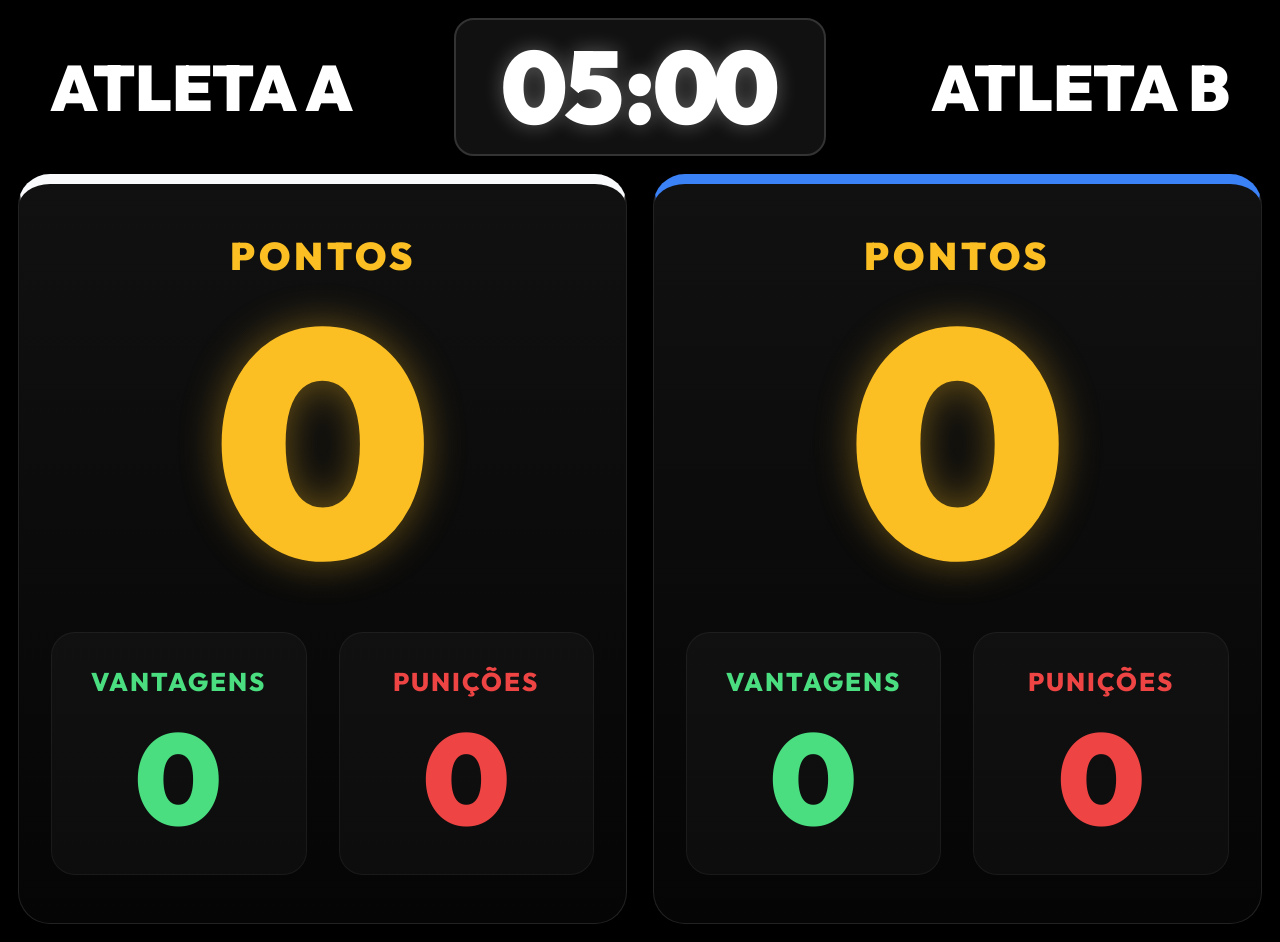
==== display.html @ 86d2e78d "first commit" ====
<!DOCTYPE html>
<html lang="pt-BR">

<head>
  <meta charset="UTF-8">
  <meta name="viewport" content="width=device-width, initial-scale=1.0">
  <title>Placar Jiu-Jitsu - Exibição</title>
  <link rel="preconnect" href="https://fonts.googleapis.com">
  <link rel="preconnect" href="https://fonts.gstatic.com" crossorigin>
  <link href="https://fonts.googleapis.com/css2?family=Outfit:wght@400;600;800;900&display=swap" rel="stylesheet">
  <link rel="stylesheet" href="style.css">
</head>

<body class="display-body">

  <div class="display-header">
    <div class="display-athlete-name" id="display-name-a">Atleta A</div>

    <div class="display-timer-wrapper">
      <div class="display-timer" id="display-timer">05:00</div>
    </div>

    <div class="display-athlete-name" id="display-name-b" style="text-align: right;">Atleta B</div>
  </div>

  <div class="display-main">

    <!-- Atleta A -->
    <div class="display-athlete-card card-white">
      <div class="display-points-wrapper">
        <div class="display-points-title text-yellow">Pontos</div>
        <div class="display-points text-yellow" id="display-pts-a">0</div>
      </div>

      <div class="display-minor-wrapper">
        <div class="display-minor-box">
          <div class="display-minor-title text-green">Vantagens</div>
          <div class="display-minor-score text-green" id="display-adv-a">0</div>
        </div>

        <div class="display-minor-box">
          <div class="display-minor-title text-red">Punições</div>
          <div class="display-minor-score text-red" id="display-pun-a">0</div>
        </div>
      </div>
    </div>

    <!-- Atleta B -->
    <div class="display-athlete-card card-blue">
      <div class="display-points-wrapper">
        <div class="display-points-title text-yellow">Pontos</div>
        <div class="display-points text-yellow" id="display-pts-b">0</div>
      </div>

      <div class="display-minor-wrapper">
        <div class="display-minor-box">
          <div class="display-minor-title text-green">Vantagens</div>
          <div class="display-minor-score text-green" id="display-adv-b">0</div>
        </div>

        <div class="display-minor-box">
          <div class="display-minor-title text-red">Punições</div>
          <div class="display-minor-score text-red" id="display-pun-b">0</div>
        </div>
      </div>
    </div>

  </div>

  <script src="display.js"></script>
</body>

</html>
---- style.css ----
:root {
  --bg-dark: #0f172a;
  --bg-darker: #020617;
  --bg-card: #1e293b;
  --bg-card-hover: #334155;
  --text-main: #f8fafc;
  --text-muted: #94a3b8;
  
  --color-yellow: #fbbf24;
  --color-green: #4ade80;
  --color-red: #ef4444;
  --color-blue: #3b82f6;
  --color-white: #ffffff;
  
  --shadow-sm: 0 1px 2px 0 rgb(0 0 0 / 0.05);
  --shadow-md: 0 4px 6px -1px rgb(0 0 0 / 0.1), 0 2px 4px -2px rgb(0 0 0 / 0.1);
  --shadow-lg: 0 10px 15px -3px rgb(0 0 0 / 0.1), 0 4px 6px -4px rgb(0 0 0 / 0.1);
  --shadow-glow-yellow: 0 0 15px rgba(251, 191, 36, 0.3);
  
  --round-sm: 8px;
  --round-md: 12px;
  --round-lg: 16px;
  --round-full: 9999px;
  
  --transition: all 0.2s cubic-bezier(0.4, 0, 0.2, 1);
}

* {
  box-sizing: border-box;
  margin: 0;
  padding: 0;
  font-family: 'Outfit', sans-serif;
}

body {
  background-color: var(--bg-darker);
  color: var(--text-main);
  min-height: 100vh;
  display: flex;
  flex-direction: column;
}

/* =========================================
   CONTROLE
========================================== */
.controle-body {
  padding: 2rem;
  background: radial-gradient(circle at 50% 0%, #1e293b 0%, #020617 100%);
}

.top-actions {
  display: flex;
  justify-content: space-between;
  align-items: center;
  margin-bottom: 2rem;
}

.top-actions h1 {
  font-size: 2rem;
  font-weight: 800;
  background: linear-gradient(to right, #fbbf24, #f59e0b);
  -webkit-background-clip: text;
  -webkit-text-fill-color: transparent;
}

.btn {
  display: flex;
  align-items: center;
  justify-content: center;
  gap: 0.5rem;
  padding: 0.75rem 1.5rem;
  border-radius: var(--round-md);
  font-size: 1rem;
  font-weight: 600;
  cursor: pointer;
  border: none;
  transition: var(--transition);
  color: var(--text-main);
}

.btn:active {
  transform: scale(0.95);
}

.btn-outline {
  background: transparent;
  border: 2px solid var(--text-muted);
  color: var(--text-main);
}

.btn-outline:hover {
  border-color: var(--text-main);
  background: rgba(255, 255, 255, 0.05);
}

.btn-primary {
  background: var(--color-blue);
  color: white;
  box-shadow: 0 4px 14px rgba(59, 130, 246, 0.4);
}
.btn-primary:hover {
  background: #2563eb;
  box-shadow: 0 6px 20px rgba(59, 130, 246, 0.6);
}

.btn-secondary {
  background: var(--bg-card);
  border: 1px solid var(--bg-card-hover);
}
.btn-secondary:hover {
  background: var(--bg-card-hover);
}

.btn-danger {
  background: var(--color-red);
  color: white;
  box-shadow: 0 4px 14px rgba(239, 68, 68, 0.4);
}
.btn-danger:hover {
  background: #dc2626;
  box-shadow: 0 6px 20px rgba(239, 68, 68, 0.6);
}

.btn-large {
  padding: 1rem 2rem;
  font-size: 1.25rem;
}

.control-panel {
  display: grid;
  grid-template-columns: 1fr 400px 1fr;
  gap: 2rem;
  height: calc(100vh - 120px);
}

.athlete-controls {
  background: var(--bg-card);
  border-radius: var(--round-lg);
  padding: 1.5rem;
  display: flex;
  flex-direction: column;
  gap: 1.5rem;
  border: 1px solid rgba(255, 255, 255, 0.05);
  box-shadow: var(--shadow-xl);
}

.athlete-header {
  display: flex;
  align-items: center;
  gap: 1rem;
}

.athlete-name-input {
  flex: 1;
  background: rgba(0, 0, 0, 0.2);
  border: 1px solid var(--bg-card-hover);
  border-radius: var(--round-sm);
  padding: 0.75rem 1rem;
  color: white;
  font-size: 1.5rem;
  font-weight: 700;
  outline: none;
  transition: var(--transition);
}
.athlete-name-input:focus {
  border-color: var(--color-blue);
}

.color-badge {
  width: 24px;
  height: 24px;
  border-radius: 50%;
  box-shadow: inset 0 2px 4px rgba(0,0,0,0.5);
}
.badge-white { background: #f8fafc; border: 2px solid #cbd5e1; }
.badge-blue { background: #3b82f6; border: 2px solid #2563eb; }

.score-section {
  background: rgba(0,0,0,0.2);
  border-radius: var(--round-md);
  padding: 1.25rem;
  text-align: center;
  display: flex;
  flex-direction: column;
  align-items: center;
}

.score-title {
  font-size: 1.25rem;
  text-transform: uppercase;
  letter-spacing: 2px;
  margin-bottom: 0.5rem;
  font-weight: 800;
}

.text-yellow { color: var(--color-yellow); }
.text-green { color: var(--color-green); }
.text-red { color: var(--color-red); }

.score-display {
  font-size: 5rem;
  font-weight: 900;
  line-height: 1;
  margin-bottom: 1rem;
  text-shadow: var(--shadow-glow-yellow);
}

.score-buttons {
  display: flex;
  gap: 0.5rem;
  flex-wrap: wrap;
  justify-content: center;
}

.btn-pts {
  background: rgba(251, 191, 36, 0.1);
  color: var(--color-yellow);
  border: 1px solid rgba(251, 191, 36, 0.3);
  padding: 0.5rem 1rem;
}
.btn-pts:hover {
  background: rgba(251, 191, 36, 0.2);
  border-color: var(--color-yellow);
}

.btn-sub {
  background: rgba(255, 255, 255, 0.05);
  color: var(--text-muted);
  border: 1px solid rgba(255, 255, 255, 0.1);
}
.btn-sub:hover {
  background: rgba(255, 255, 255, 0.1);
  color: white;
}

.minor-scores {
  display: flex;
  gap: 1rem;
}

.score-section-small {
  flex: 1;
  background: rgba(0,0,0,0.2);
  border-radius: var(--round-md);
  padding: 1rem;
  text-align: center;
}

.score-section-small h3 {
  font-size: 1rem;
  text-transform: uppercase;
  letter-spacing: 1px;
  margin-bottom: 0.5rem;
}

.score-display-small {
  font-size: 3rem;
  font-weight: 800;
  line-height: 1;
  margin-bottom: 0.75rem;
}

.score-buttons-small {
  display: flex;
  gap: 0.5rem;
  justify-content: center;
}

.btn-adv { background: rgba(74, 222, 128, 0.1); color: var(--color-green); border: 1px solid rgba(74, 222, 128, 0.3); }
.btn-adv:hover { background: rgba(74, 222, 128, 0.2); }
.btn-pun { background: rgba(239, 68, 68, 0.1); color: var(--color-red); border: 1px solid rgba(239, 68, 68, 0.3); }
.btn-pun:hover { background: rgba(239, 68, 68, 0.2); }


.timer-controls {
  display: flex;
  flex-direction: column;
  gap: 2rem;
}

.timer-container {
  background: var(--bg-card);
  border-radius: var(--round-lg);
  padding: 2rem;
  display: flex;
  justify-content: center;
  align-items: center;
  border: 1px solid rgba(255, 255, 255, 0.05);
  box-shadow: 0 0 40px rgba(0,0,0,0.5) inset;
}

.timer-display {
  font-size: 6rem;
  font-weight: 900;
  font-variant-numeric: tabular-nums;
  letter-spacing: -2px;
  color: var(--text-main);
  text-shadow: 0 4px 20px rgba(255,255,255,0.2);
}

.timer-actions {
  display: flex;
  flex-direction: column;
  gap: 1rem;
}

.timer-set-buttons {
  display: flex;
  gap: 1rem;
}
.timer-set-buttons .btn {
  flex: 1;
}

.global-actions {
  margin-top: auto;
  display: flex;
  flex-direction: column;
}
.btn-nova-luta {
  padding: 1.5rem;
  font-size: 1.25rem;
  text-transform: uppercase;
  letter-spacing: 2px;
  font-weight: 800;
}

/* =========================================
   PUBLIC DISPLAY
========================================== */
.display-body {
  overflow: hidden;
  background: #000;
  display: grid;
  grid-template-rows: auto 1fr;
  padding: 2vh;
}

.display-header {
  display: grid;
  grid-template-columns: 1fr auto 1fr;
  align-items: center;
  gap: 2rem;
  margin-bottom: 2vh;
}

.display-athlete-name {
  font-size: 5vw;
  font-weight: 900;
  text-transform: uppercase;
  white-space: nowrap;
  overflow: hidden;
  text-overflow: ellipsis;
  padding: 0 2rem;
  color: white;
}

.display-timer-wrapper {
  background: #111;
  padding: 1rem 3rem;
  border-radius: 20px;
  border: 2px solid #333;
}

.display-timer {
  font-size: 8vw;
  font-weight: 900;
  font-variant-numeric: tabular-nums;
  line-height: 1;
  color: #fff;
  text-shadow: 0 0 20px rgba(255,255,255,0.3);
}

.display-main {
  display: grid;
  grid-template-columns: 1fr 1fr;
  gap: 2vw;
  height: 100%;
}

.display-athlete-card {
  background: linear-gradient(180deg, #111, #050505);
  border-radius: 2rem;
  display: flex;
  flex-direction: column;
  padding: 3rem 2rem;
  position: relative;
  border: 1px solid #222;
}

.card-white {
  border-top: 10px solid #f8fafc;
}
.card-blue {
  border-top: 10px solid #3b82f6;
}

.display-points-wrapper {
  flex: 1;
  display: flex;
  flex-direction: column;
  justify-content: center;
  align-items: center;
}

.display-points-title {
  color: var(--color-yellow);
  font-size: 3vw;
  font-weight: 900;
  text-transform: uppercase;
  letter-spacing: 4px;
}

.display-points {
  font-size: 25vw;
  font-weight: 900;
  line-height: 1;
  color: var(--color-yellow);
  text-shadow: 0 0 40px rgba(251, 191, 36, 0.4);
}

.display-minor-wrapper {
  display: grid;
  grid-template-columns: 1fr 1fr;
  gap: 2rem;
  margin-top: 2rem;
}

.display-minor-box {
  background: rgba(255,255,255,0.03);
  border-radius: 1.5rem;
  padding: 2rem 1rem;
  text-align: center;
  border: 1px solid rgba(255,255,255,0.05);
}

.display-minor-title {
  font-size: 2vw;
  font-weight: 800;
  text-transform: uppercase;
  letter-spacing: 2px;
  margin-bottom: 1rem;
}

.display-minor-score {
  font-size: 10vw;
  font-weight: 900;
  line-height: 1;
}

.color-pulse {
  animation: pulse 0.3s ease-out;
}

@keyframes pulse {
  0% { transform: scale(1); }
  50% { transform: scale(1.1); }
  100% { transform: scale(1); }
}

@media (max-width: 1200px) {
  .control-panel {
    grid-template-columns: 1fr;
    height: auto;
  }
}
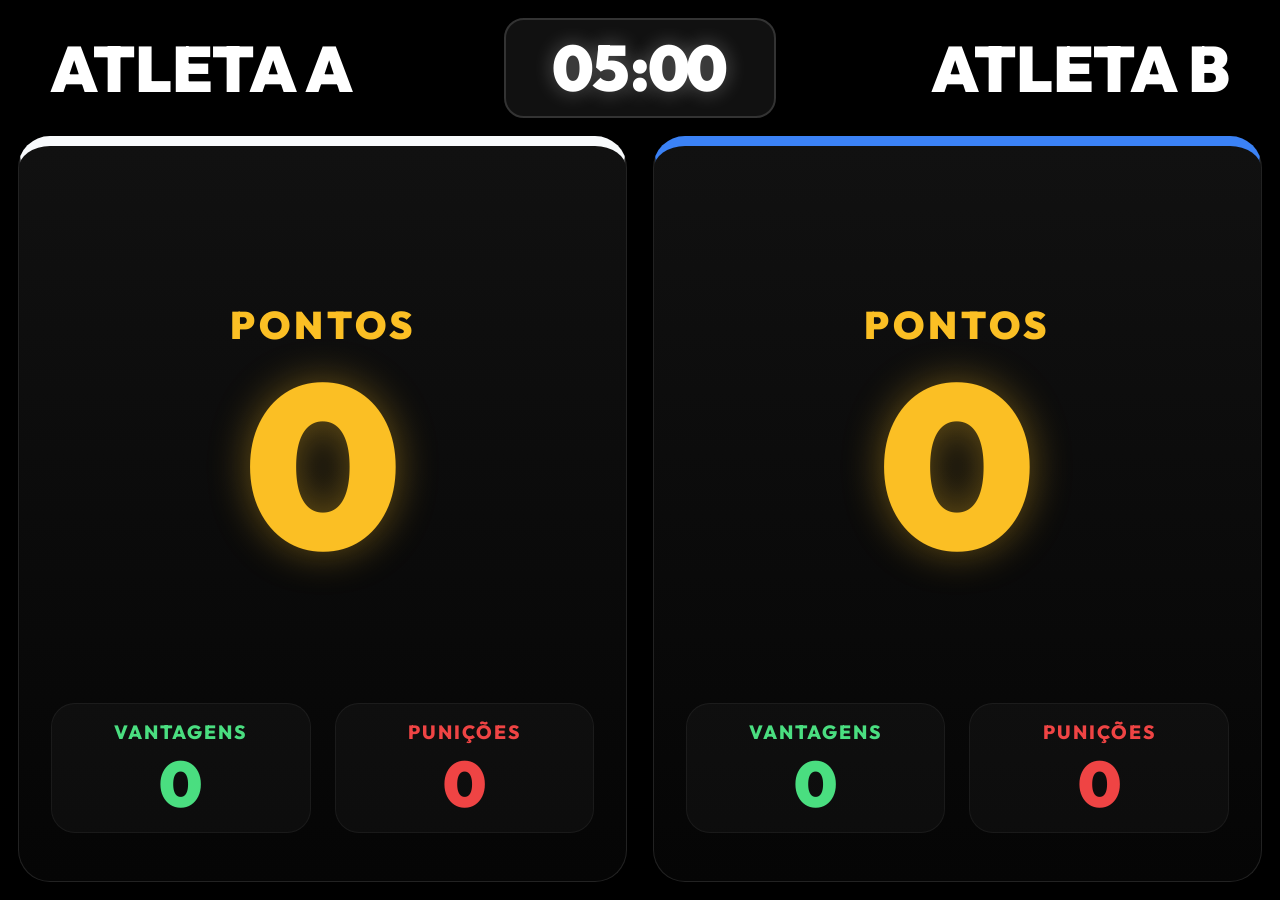
==== commit 5eb74b7d: "feat: Implement local font assets and CSS for Outfit and Material Symbols, replacing external CDN li" ====
--- a/display.html
+++ b/display.html
@@ -5,9 +5,7 @@
   <meta charset="UTF-8">
   <meta name="viewport" content="width=device-width, initial-scale=1.0">
   <title>Placar Jiu-Jitsu - Exibição</title>
-  <link rel="preconnect" href="https://fonts.googleapis.com">
-  <link rel="preconnect" href="https://fonts.gstatic.com" crossorigin>
-  <link href="https://fonts.googleapis.com/css2?family=Outfit:wght@400;600;800;900&display=swap" rel="stylesheet">
+  <link rel="stylesheet" href="fonts.css">
   <link rel="stylesheet" href="style.css">
 </head>
 
--- a/fonts.css
+++ b/fonts.css
@@ -0,0 +1,72 @@
+/* latin-ext */
+@font-face {
+  font-family: 'Outfit';
+  font-style: normal;
+  font-weight: 400;
+  font-display: swap;
+  src: url(assets/fonts/fonts-0.woff2) format('woff2');
+  unicode-range: U+0100-02BA, U+02BD-02C5, U+02C7-02CC, U+02CE-02D7, U+02DD-02FF, U+0304, U+0308, U+0329, U+1D00-1DBF, U+1E00-1E9F, U+1EF2-1EFF, U+2020, U+20A0-20AB, U+20AD-20C0, U+2113, U+2C60-2C7F, U+A720-A7FF;
+}
+/* latin */
+@font-face {
+  font-family: 'Outfit';
+  font-style: normal;
+  font-weight: 400;
+  font-display: swap;
+  src: url(assets/fonts/fonts-1.woff2) format('woff2');
+  unicode-range: U+0000-00FF, U+0131, U+0152-0153, U+02BB-02BC, U+02C6, U+02DA, U+02DC, U+0304, U+0308, U+0329, U+2000-206F, U+20AC, U+2122, U+2191, U+2193, U+2212, U+2215, U+FEFF, U+FFFD;
+}
+/* latin-ext */
+@font-face {
+  font-family: 'Outfit';
+  font-style: normal;
+  font-weight: 600;
+  font-display: swap;
+  src: url(assets/fonts/fonts-2.woff2) format('woff2');
+  unicode-range: U+0100-02BA, U+02BD-02C5, U+02C7-02CC, U+02CE-02D7, U+02DD-02FF, U+0304, U+0308, U+0329, U+1D00-1DBF, U+1E00-1E9F, U+1EF2-1EFF, U+2020, U+20A0-20AB, U+20AD-20C0, U+2113, U+2C60-2C7F, U+A720-A7FF;
+}
+/* latin */
+@font-face {
+  font-family: 'Outfit';
+  font-style: normal;
+  font-weight: 600;
+  font-display: swap;
+  src: url(assets/fonts/fonts-3.woff2) format('woff2');
+  unicode-range: U+0000-00FF, U+0131, U+0152-0153, U+02BB-02BC, U+02C6, U+02DA, U+02DC, U+0304, U+0308, U+0329, U+2000-206F, U+20AC, U+2122, U+2191, U+2193, U+2212, U+2215, U+FEFF, U+FFFD;
+}
+/* latin-ext */
+@font-face {
+  font-family: 'Outfit';
+  font-style: normal;
+  font-weight: 800;
+  font-display: swap;
+  src: url(assets/fonts/fonts-4.woff2) format('woff2');
+  unicode-range: U+0100-02BA, U+02BD-02C5, U+02C7-02CC, U+02CE-02D7, U+02DD-02FF, U+0304, U+0308, U+0329, U+1D00-1DBF, U+1E00-1E9F, U+1EF2-1EFF, U+2020, U+20A0-20AB, U+20AD-20C0, U+2113, U+2C60-2C7F, U+A720-A7FF;
+}
+/* latin */
+@font-face {
+  font-family: 'Outfit';
+  font-style: normal;
+  font-weight: 800;
+  font-display: swap;
+  src: url(assets/fonts/fonts-5.woff2) format('woff2');
+  unicode-range: U+0000-00FF, U+0131, U+0152-0153, U+02BB-02BC, U+02C6, U+02DA, U+02DC, U+0304, U+0308, U+0329, U+2000-206F, U+20AC, U+2122, U+2191, U+2193, U+2212, U+2215, U+FEFF, U+FFFD;
+}
+/* latin-ext */
+@font-face {
+  font-family: 'Outfit';
+  font-style: normal;
+  font-weight: 900;
+  font-display: swap;
+  src: url(assets/fonts/fonts-6.woff2) format('woff2');
+  unicode-range: U+0100-02BA, U+02BD-02C5, U+02C7-02CC, U+02CE-02D7, U+02DD-02FF, U+0304, U+0308, U+0329, U+1D00-1DBF, U+1E00-1E9F, U+1EF2-1EFF, U+2020, U+20A0-20AB, U+20AD-20C0, U+2113, U+2C60-2C7F, U+A720-A7FF;
+}
+/* latin */
+@font-face {
+  font-family: 'Outfit';
+  font-style: normal;
+  font-weight: 900;
+  font-display: swap;
+  src: url(assets/fonts/fonts-7.woff2) format('woff2');
+  unicode-range: U+0000-00FF, U+0131, U+0152-0153, U+02BB-02BC, U+02C6, U+02DA, U+02DC, U+0304, U+0308, U+0329, U+2000-206F, U+20AC, U+2122, U+2191, U+2193, U+2212, U+2215, U+FEFF, U+FFFD;
+}
--- a/style.css
+++ b/style.css
@@ -5,23 +5,23 @@
   --bg-card-hover: #334155;
   --text-main: #f8fafc;
   --text-muted: #94a3b8;
-  
+
   --color-yellow: #fbbf24;
   --color-green: #4ade80;
   --color-red: #ef4444;
   --color-blue: #3b82f6;
   --color-white: #ffffff;
-  
+
   --shadow-sm: 0 1px 2px 0 rgb(0 0 0 / 0.05);
   --shadow-md: 0 4px 6px -1px rgb(0 0 0 / 0.1), 0 2px 4px -2px rgb(0 0 0 / 0.1);
   --shadow-lg: 0 10px 15px -3px rgb(0 0 0 / 0.1), 0 4px 6px -4px rgb(0 0 0 / 0.1);
   --shadow-glow-yellow: 0 0 15px rgba(251, 191, 36, 0.3);
-  
+
   --round-sm: 8px;
   --round-md: 12px;
   --round-lg: 16px;
   --round-full: 9999px;
-  
+
   --transition: all 0.2s cubic-bezier(0.4, 0, 0.2, 1);
 }
 
@@ -98,6 +98,7 @@
   color: white;
   box-shadow: 0 4px 14px rgba(59, 130, 246, 0.4);
 }
+
 .btn-primary:hover {
   background: #2563eb;
   box-shadow: 0 6px 20px rgba(59, 130, 246, 0.6);
@@ -107,6 +108,7 @@
   background: var(--bg-card);
   border: 1px solid var(--bg-card-hover);
 }
+
 .btn-secondary:hover {
   background: var(--bg-card-hover);
 }
@@ -116,6 +118,7 @@
   color: white;
   box-shadow: 0 4px 14px rgba(239, 68, 68, 0.4);
 }
+
 .btn-danger:hover {
   background: #dc2626;
   box-shadow: 0 6px 20px rgba(239, 68, 68, 0.6);
@@ -162,6 +165,7 @@
   outline: none;
   transition: var(--transition);
 }
+
 .athlete-name-input:focus {
   border-color: var(--color-blue);
 }
@@ -170,13 +174,21 @@
   width: 24px;
   height: 24px;
   border-radius: 50%;
-  box-shadow: inset 0 2px 4px rgba(0,0,0,0.5);
-}
-.badge-white { background: #f8fafc; border: 2px solid #cbd5e1; }
-.badge-blue { background: #3b82f6; border: 2px solid #2563eb; }
+  box-shadow: inset 0 2px 4px rgba(0, 0, 0, 0.5);
+}
+
+.badge-white {
+  background: #f8fafc;
+  border: 2px solid #cbd5e1;
+}
+
+.badge-blue {
+  background: #3b82f6;
+  border: 2px solid #2563eb;
+}
 
 .score-section {
-  background: rgba(0,0,0,0.2);
+  background: rgba(0, 0, 0, 0.2);
   border-radius: var(--round-md);
   padding: 1.25rem;
   text-align: center;
@@ -193,9 +205,17 @@
   font-weight: 800;
 }
 
-.text-yellow { color: var(--color-yellow); }
-.text-green { color: var(--color-green); }
-.text-red { color: var(--color-red); }
+.text-yellow {
+  color: var(--color-yellow);
+}
+
+.text-green {
+  color: var(--color-green);
+}
+
+.text-red {
+  color: var(--color-red);
+}
 
 .score-display {
   font-size: 5rem;
@@ -218,6 +238,7 @@
   border: 1px solid rgba(251, 191, 36, 0.3);
   padding: 0.5rem 1rem;
 }
+
 .btn-pts:hover {
   background: rgba(251, 191, 36, 0.2);
   border-color: var(--color-yellow);
@@ -228,6 +249,7 @@
   color: var(--text-muted);
   border: 1px solid rgba(255, 255, 255, 0.1);
 }
+
 .btn-sub:hover {
   background: rgba(255, 255, 255, 0.1);
   color: white;
@@ -240,7 +262,7 @@
 
 .score-section-small {
   flex: 1;
-  background: rgba(0,0,0,0.2);
+  background: rgba(0, 0, 0, 0.2);
   border-radius: var(--round-md);
   padding: 1rem;
   text-align: center;
@@ -266,10 +288,25 @@
   justify-content: center;
 }
 
-.btn-adv { background: rgba(74, 222, 128, 0.1); color: var(--color-green); border: 1px solid rgba(74, 222, 128, 0.3); }
-.btn-adv:hover { background: rgba(74, 222, 128, 0.2); }
-.btn-pun { background: rgba(239, 68, 68, 0.1); color: var(--color-red); border: 1px solid rgba(239, 68, 68, 0.3); }
-.btn-pun:hover { background: rgba(239, 68, 68, 0.2); }
+.btn-adv {
+  background: rgba(74, 222, 128, 0.1);
+  color: var(--color-green);
+  border: 1px solid rgba(74, 222, 128, 0.3);
+}
+
+.btn-adv:hover {
+  background: rgba(74, 222, 128, 0.2);
+}
+
+.btn-pun {
+  background: rgba(239, 68, 68, 0.1);
+  color: var(--color-red);
+  border: 1px solid rgba(239, 68, 68, 0.3);
+}
+
+.btn-pun:hover {
+  background: rgba(239, 68, 68, 0.2);
+}
 
 
 .timer-controls {
@@ -286,7 +323,7 @@
   justify-content: center;
   align-items: center;
   border: 1px solid rgba(255, 255, 255, 0.05);
-  box-shadow: 0 0 40px rgba(0,0,0,0.5) inset;
+  box-shadow: 0 0 40px rgba(0, 0, 0, 0.5) inset;
 }
 
 .timer-display {
@@ -295,7 +332,7 @@
   font-variant-numeric: tabular-nums;
   letter-spacing: -2px;
   color: var(--text-main);
-  text-shadow: 0 4px 20px rgba(255,255,255,0.2);
+  text-shadow: 0 4px 20px rgba(255, 255, 255, 0.2);
 }
 
 .timer-actions {
@@ -308,6 +345,7 @@
   display: flex;
   gap: 1rem;
 }
+
 .timer-set-buttons .btn {
   flex: 1;
 }
@@ -317,6 +355,7 @@
   display: flex;
   flex-direction: column;
 }
+
 .btn-nova-luta {
   padding: 1.5rem;
   font-size: 1.25rem;
@@ -334,6 +373,7 @@
   display: grid;
   grid-template-rows: auto 1fr;
   padding: 2vh;
+  height: 100vh;
 }
 
 .display-header {
@@ -363,12 +403,12 @@
 }
 
 .display-timer {
-  font-size: 8vw;
+  font-size: 5vw;
   font-weight: 900;
   font-variant-numeric: tabular-nums;
   line-height: 1;
   color: #fff;
-  text-shadow: 0 0 20px rgba(255,255,255,0.3);
+  text-shadow: 0 0 20px rgba(255, 255, 255, 0.3);
 }
 
 .display-main {
@@ -391,6 +431,7 @@
 .card-white {
   border-top: 10px solid #f8fafc;
 }
+
 .card-blue {
   border-top: 10px solid #3b82f6;
 }
@@ -412,7 +453,7 @@
 }
 
 .display-points {
-  font-size: 25vw;
+  font-size: 18vw;
   font-weight: 900;
   line-height: 1;
   color: var(--color-yellow);
@@ -422,28 +463,28 @@
 .display-minor-wrapper {
   display: grid;
   grid-template-columns: 1fr 1fr;
-  gap: 2rem;
-  margin-top: 2rem;
+  gap: 1.5rem;
+  margin-top: 1rem;
 }
 
 .display-minor-box {
-  background: rgba(255,255,255,0.03);
+  background: rgba(255, 255, 255, 0.03);
   border-radius: 1.5rem;
-  padding: 2rem 1rem;
+  padding: 1rem;
   text-align: center;
-  border: 1px solid rgba(255,255,255,0.05);
+  border: 1px solid rgba(255, 255, 255, 0.05);
 }
 
 .display-minor-title {
-  font-size: 2vw;
+  font-size: 1.5vw;
   font-weight: 800;
   text-transform: uppercase;
   letter-spacing: 2px;
-  margin-bottom: 1rem;
+  margin-bottom: 0.5rem;
 }
 
 .display-minor-score {
-  font-size: 10vw;
+  font-size: 5vw;
   font-weight: 900;
   line-height: 1;
 }
@@ -453,9 +494,17 @@
 }
 
 @keyframes pulse {
-  0% { transform: scale(1); }
-  50% { transform: scale(1.1); }
-  100% { transform: scale(1); }
+  0% {
+    transform: scale(1);
+  }
+
+  50% {
+    transform: scale(1.1);
+  }
+
+  100% {
+    transform: scale(1);
+  }
 }
 
 @media (max-width: 1200px) {
@@ -463,4 +512,4 @@
     grid-template-columns: 1fr;
     height: auto;
   }
-}
+}
